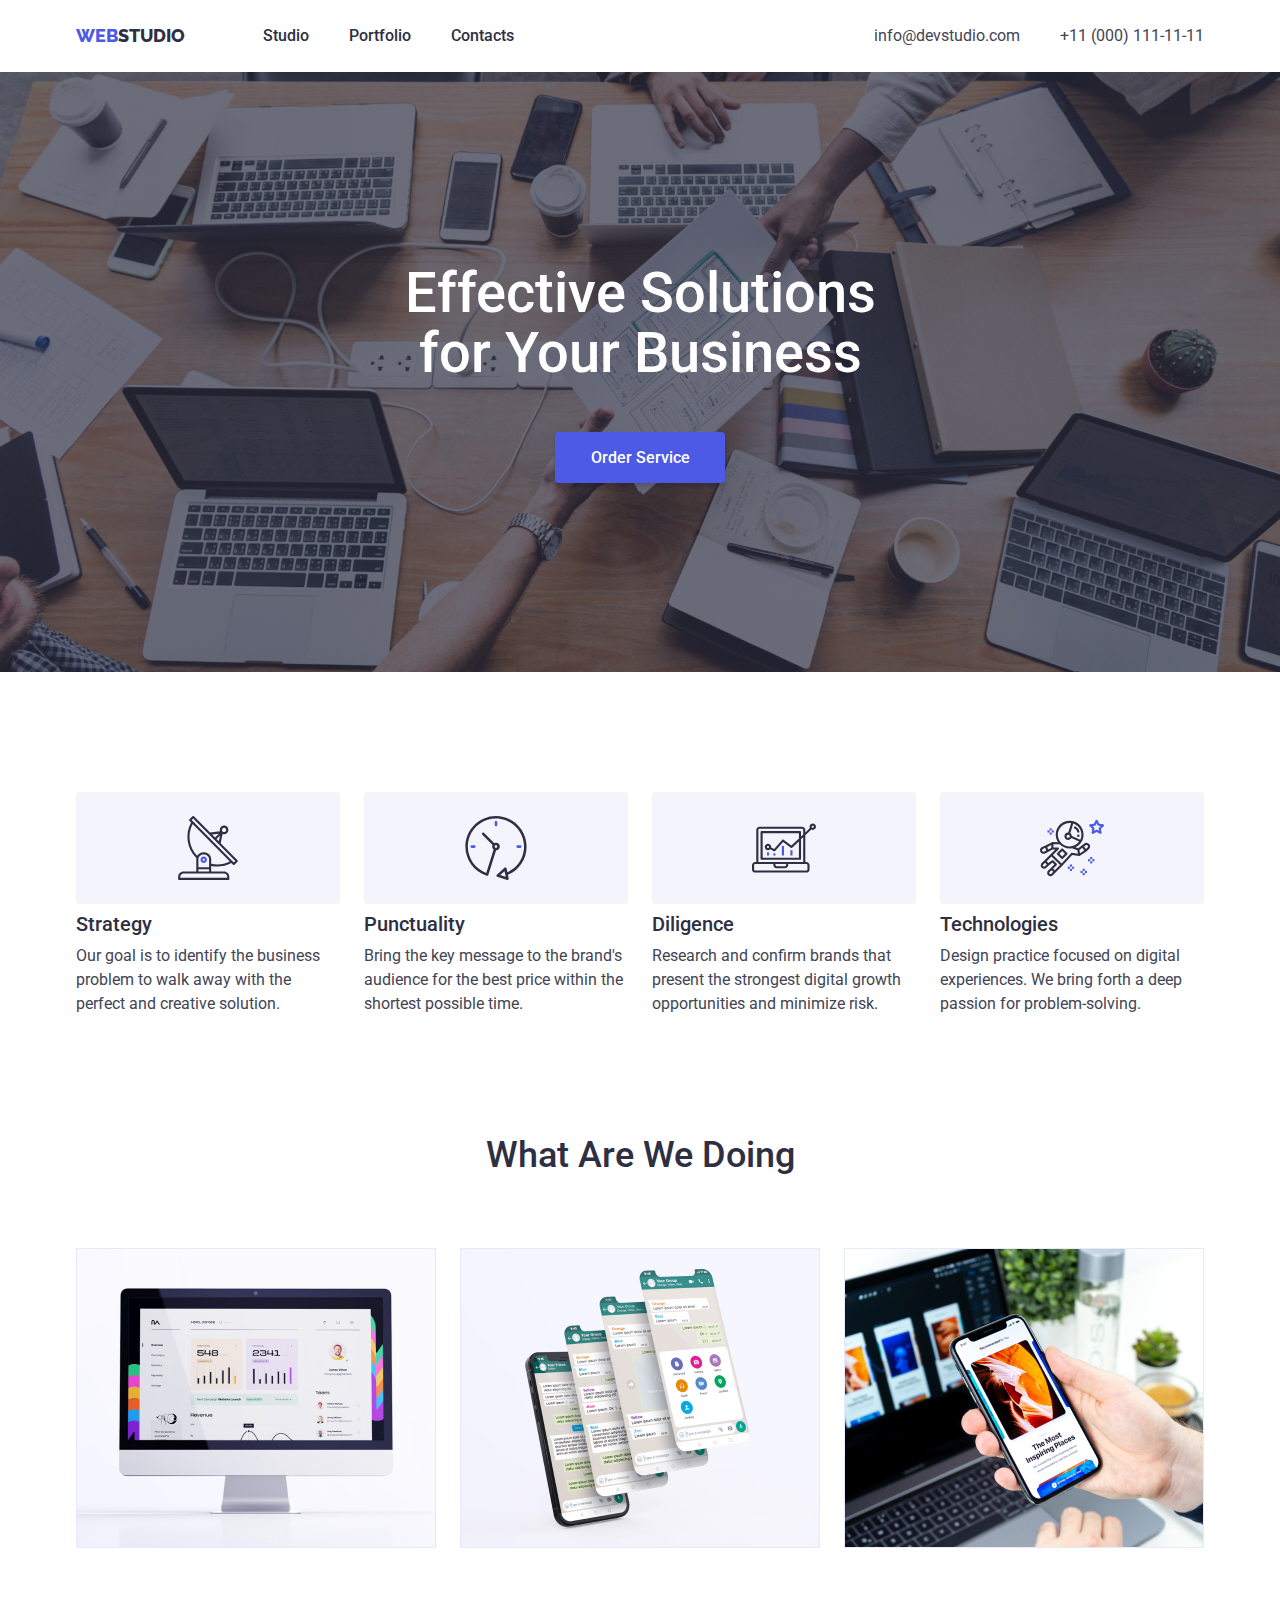
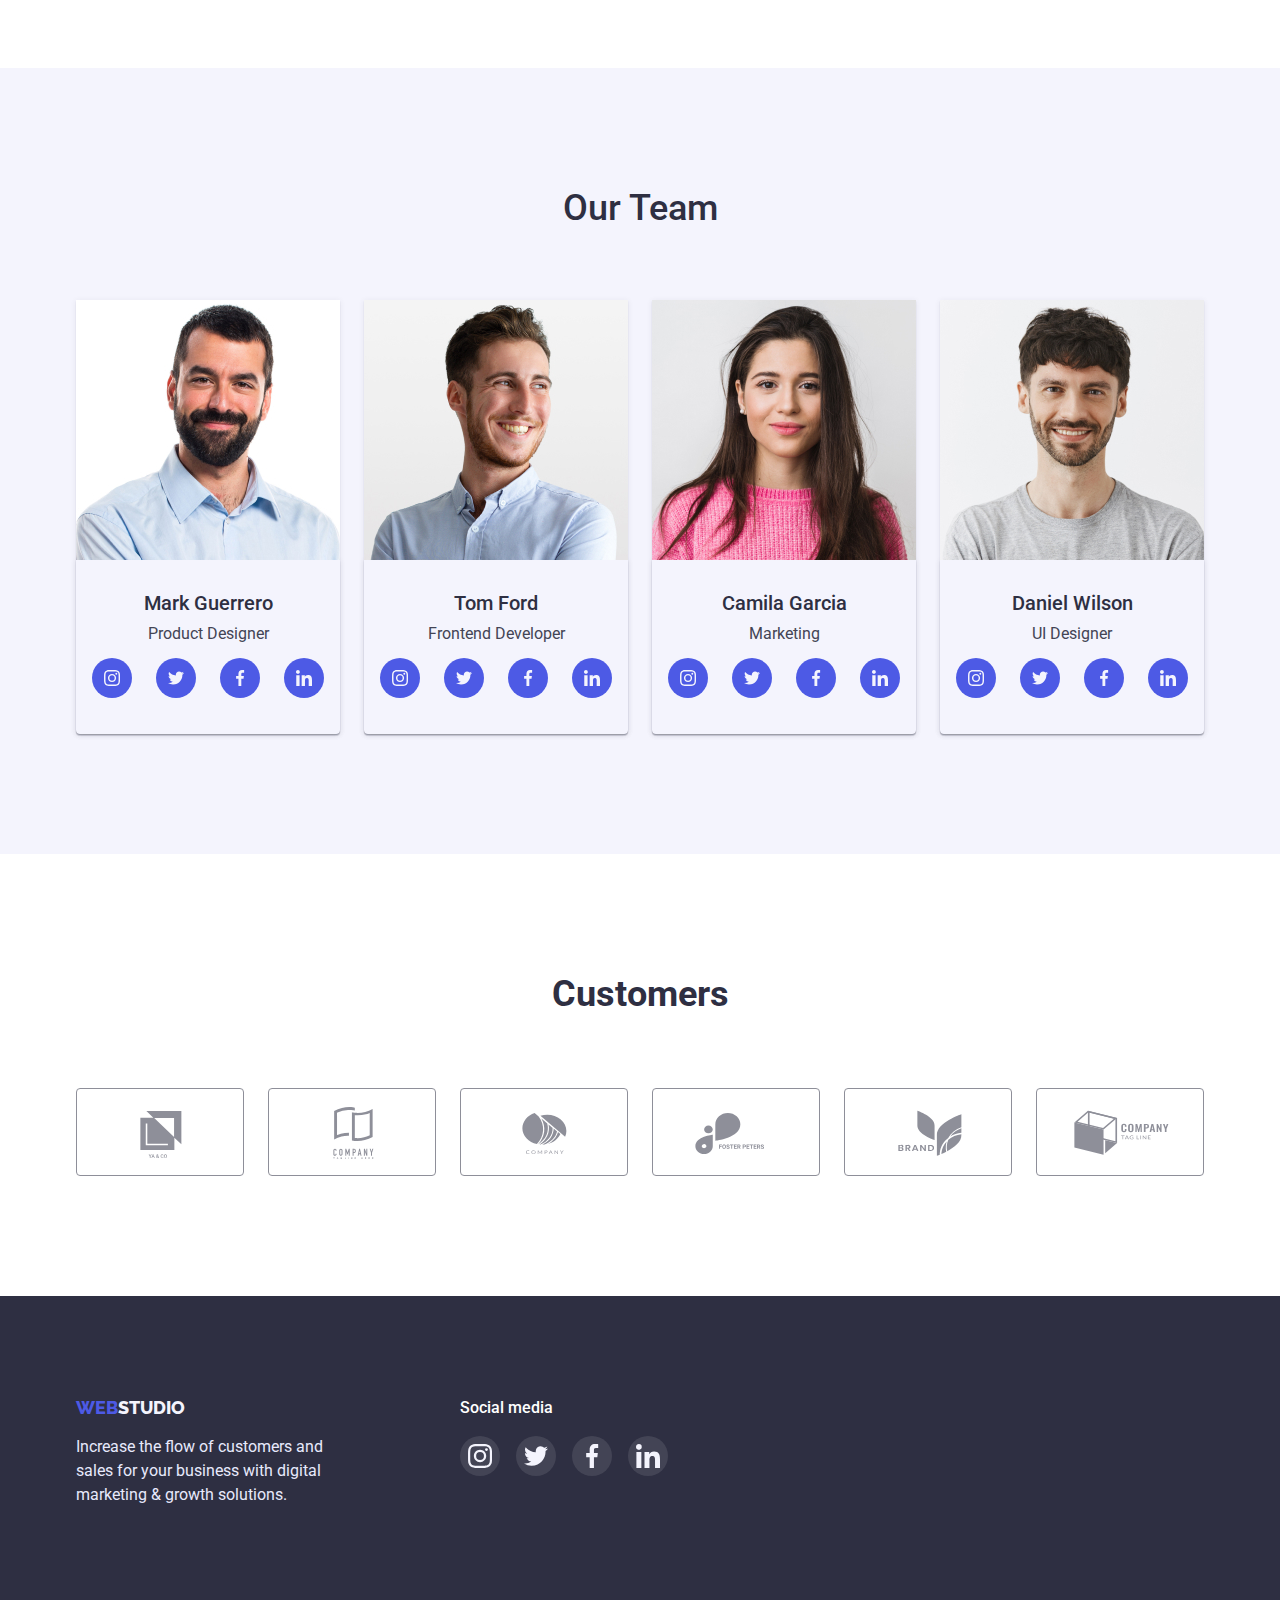
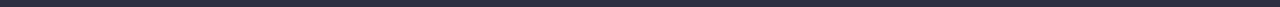
==== index.html @ 92e633f1 "start" ====
<!DOCTYPE html>
<html lang="en">
	<head>
		<meta charset="UTF-8" />
		<meta http-equiv="X-UA-Compatible" content="IE=edge" />
		<meta name="viewport" content="width=device-width, initial-scale=1.0" />
		<title>main-page</title>

		<link rel="stylesheet" href="./css/styles.css" />
		<link rel="preconnect" href="https://fonts.googleapis.com" />
		<link rel="preconnect" href="https://fonts.gstatic.com" crossorigin />
		<link
			href="https://fonts.googleapis.com/css2?family=Raleway:wght@700&family=Roboto:wght@400;500;700;900&display=swap"
			rel="stylesheet"
		/>

		<link rel="stylesheet" href="./css/modern-normalize.css" />
		<link rel="stylesheet" href="./css/styles.css" />
	</head>
	<body>
		<!-- header and nav -->
		<header class="header">
			<div class="container main-nav">
				<a href="./index.html" class="logo link"><span class="blue-logo">WEB</span>STUDIO</a>
				<nav>
					<ul class="list site-nav">
						<li class="item"><a href="./index.html" class="nav link">Studio</a></li>
						<li class="item"><a href="./portfolio.html" class="nav link">Portfolio</a></li>
						<li class="item"><a href="#" class="nav link">Contacts</a></li>
					</ul>
				</nav>
				<ul class="list info-nav">
					<li class="item">
						<a href="mailto:info@devstudio.com" class="info link">info@devstudio.com</a>
					</li>
					<li class="item">
						<a href="tel:+110001111111" class="info link">+11 (000) 111-11-11</a>
					</li>
				</ul>
			</div>
		</header>
		<!-- Main  -->
		<main>
			<!-- hero and first section -->
			<section class="hero">
				<div class="overlay">
					<h1 class="hero-title">Effective Solutions for Your Business</h1>
					<button type="button" class="hero-button">Order Service</button>
				</div>
			</section>
			<!-- second section  -->
			<section class="second-section section">
				<div class="container">
					<h2 class="visually-hidden">advances</h2>
					<ul class="list advances-menu">
						<li class="item icon-antenna">
							<h3 class="second-title">Strategy</h3>
							<p class="second-desc">
								Our goal is to identify the business problem to walk away with the perfect and creative solution.
							</p>
						</li>

						<li class="item icon-clock">
							<h3 class="second-title">Punctuality</h3>
							<p class="second-desc">
								Bring the key message to the brand's audience for the best price within the shortest possible time.
							</p>
						</li>

						<li class="item icon-diagram">
							<h3 class="second-title">Diligence</h3>
							<p class="second-desc">
								Research and confirm brands that present the strongest digital growth opportunities and minimize risk.
							</p>
						</li>

						<li class="item icon-astronaut">
							<h3 class="second-title">Technologies</h3>
							<p class="second-desc">
								Design practice focused on digital experiences. We bring forth a deep passion for problem-solving.
							</p>
						</li>
					</ul>
				</div>
			</section>
			<!-- third section -->
			<section class="third-section section">
				<div class="container">
					<h2 class="third-title centered">What Are We Doing</h2>
					<ul class="list img-menu">
						<li class="item">
							<img src="./images/photo-one.jpg" alt="photo with computer" width="360" class="item" />
						</li>
						<li class="item">
							<img src="./images/photo-two.jpg" alt="many phones" width="360" class="item" />
						</li>
						<li class="item">
							<img src="./images/photo-three.jpg" alt="one phone with hand" width="360" class="item" />
						</li>
					</ul>
				</div>
			</section>
			<!-- fourth section with people -->
			<section class="fourth-section section">
				<div class="container">
					<h2 class="fourth centered">Our Team</h2>
					<ul class="list team-menu">
						<li class="item">
							<img src="./images/img.jpg" alt="first person from team" width="264" class="fourth-img" />
							<div class="border-team">
								<h3 class="fourth-title">Mark Guerrero</h3>
								<p class="fourth-desc">Product Designer</p>
								<ul class="social">
									<li class="list social-item"><a href="#" class="social-href"> <svg class="social-svg" > <use href="./images/icons.svg#icon-instagram"></use> </svg> </a></li>
									<li class="list social-item"><a href="#" class="social-href"> <svg class="social-svg" > <use href="./images/icons.svg#icon-twitter" ></use> </svg></a></li>
									<li class="list social-item"><a href="#" class="social-href"> <svg class="social-svg" > <use href="./images/icons.svg#icon-facebook" ></use> </svg></a></li>
									<li class="list social-item"><a href="#" class="social-href"> <svg class="social-svg" > <use href="./images/icons.svg#icon-linkedin" ></use> </svg></a></li>
								</ul>
							</div>
						</li>
						<li class="item">
							<img src="./images/img-three.jpg" alt="second person from team" width="264" class="fourth-img" />
							<div class="border-team">
								<h3 class="fourth-title">Tom Ford</h3>
								<p class="fourth-desc">Frontend Developer</p>
								<ul class="social">
									<li class="list social-item"><a href="#" class="social-href"> <svg class="social-svg" > <use href="./images/icons.svg#icon-instagram"></use> </svg> </a></li>
									<li class="list social-item"><a href="#" class="social-href"> <svg class="social-svg" > <use href="./images/icons.svg#icon-twitter" ></use> </svg></a></li>
									<li class="list social-item"><a href="#" class="social-href"> <svg class="social-svg" > <use href="./images/icons.svg#icon-facebook" ></use> </svg></a></li>
									<li class="list social-item"><a href="#" class="social-href"> <svg class="social-svg" > <use href="./images/icons.svg#icon-linkedin" ></use> </svg></a></li>
								</ul>
							</div>
						</li>
						<li class="item">
							<img src="./images/img-two.jpg" alt="third person from team" width="264" class="fourth-img" />
							<div class="border-team">
								<h3 class="fourth-title">Camila Garcia</h3>
								<p class="fourth-desc">Marketing</p>
								<ul class="social">
									<li class="list social-item"><a href="#" class="social-href"> <svg class="social-svg" > <use href="./images/icons.svg#icon-instagram"></use> </svg> </a></li>
									<li class="list social-item"><a href="#" class="social-href"> <svg class="social-svg" > <use href="./images/icons.svg#icon-twitter" ></use> </svg></a></li>
									<li class="list social-item"><a href="#" class="social-href"> <svg class="social-svg" > <use href="./images/icons.svg#icon-facebook" ></use> </svg></a></li>
									<li class="list social-item"><a href="#" class="social-href"> <svg class="social-svg" > <use href="./images/icons.svg#icon-linkedin" ></use> </svg></a></li>
								</ul>
							</div>
						</li>
						<li class="item">
							<img src="./images/img-four.jpg" alt="fourth person from team" width="264" class="fourth-img" />
							<div class="border-team">
								<h3 class="fourth-title">Daniel Wilson</h3>
								<p class="fourth-desc">UI Designer</p>
								<ul class="social">
									<li class="list social-item"><a href="#" class="social-href"> <svg class="social-svg" > <use href="./images/icons.svg#icon-instagram"></use> </svg> </a></li>
									<li class="list social-item"><a href="#" class="social-href"> <svg class="social-svg" > <use href="./images/icons.svg#icon-twitter" ></use> </svg></a></li>
									<li class="list social-item"><a href="#" class="social-href"> <svg class="social-svg" > <use href="./images/icons.svg#icon-facebook" ></use> </svg></a></li>
									<li class="list social-item"><a href="#" class="social-href"> <svg class="social-svg" > <use href="./images/icons.svg#icon-linkedin" ></use> </svg></a></li>
								</ul>
							</div>
						</li>
					</ul>
				</div>
			</section>
			<!-- fifth section customers -->
			<section class="fifth-section section">
				<div class="container">
					<h2 class="fifth-title"> Customers </h2>
						<ul class="customers-menu">
						
							<li class="item list"><a href="#"  class="customers-href">
								<svg class="icon"  ><use href="./images/icons.svg#icon-Logo1"></use></svg>
							</a></li>
							
							<li class="item list"><a href="#" class="customers-href">
								<svg class="icon"  ><use href="./images/icons.svg#icon-Logo2"></use></svg>
							</a></li>
							
							<li class="item list"><a href="#" class="customers-href">
								<svg class="icon"  ><use href="./images/icons.svg#icon-Logo3"></use></svg>
							</a></li>
							
							<li class="item list"><a href="#" class="customers-href">
								<svg class="icon"   ><use href="./images/icons.svg#icon-Logo4" ></use></svg>
							</a></li>
							
							<li class="item list"><a href="#" class="customers-href">
								<svg class="icon"  ><use href="./images/icons.svg#icon-Logo5"></use></svg>
							</a></li>
							
							<li class="item list"><a href="#" class="customers-href">
								<svg class="icon"  ><use href="./images/icons.svg#icon-Logo6"></use></svg>
							</a></li>

						</ul>
				</div>
			</section>
		</main>
		<!-- footer -->
		<footer class="footer">
			<div class="container">
				<div class="footer-div">
					<div class="footer-part">
						<a href="./index.html" class="logo link"><span class="blue-logo">WEB</span>STUDIO</a>
						<p class="footer-text">
							Increase the flow of customers and sales for your business with digital marketing & growth solutions.
						</p>
					</div>
					<div class="footer-part">
						<h3 class="footer-title">Social media</h3>
						<ul class="footer-social">
							<li class="list social-item"><a href="#" class="social-href"> <svg class="social-svg" > <use href="./images//icons.svg#icon-instagram"></use> </svg> </a></li>
							<li class="list social-item"><a href="#" class="social-href"> <svg class="social-svg" > <use href="./images//icons.svg#icon-twitter" ></use> </svg></a></li>
							<li class="list social-item"><a href="#" class="social-href"> <svg class="social-svg" > <use href="./images//icons.svg#icon-facebook" ></use> </svg></a></li>
							<li class="list social-item"><a href="#" class="social-href"> <svg class="social-svg" > <use href="./images//icons.svg#icon-linkedin" ></use> </svg></a></li>
						</ul>
					</div>	
				</div>
			</div>
		</footer>
	</body>
</html>
---- css/styles.css ----
/* root */
:root {
    --primary-text-color:#2E2F42;
    --desc-text-color:#434455;
    --primary-bg-color: #ffffff;
    --accent-color:#4D5AE5;
    --primary-white-color:#ffffff;
}

/* global */
body{
    color:var(--primary-text-color);
    background-color: var(--primary-bg-color) ;
    font-family: 'Roboto', sans-serif;
}
.list{
    list-style: none;
    padding: 0;
    margin: 0;
}

.link{
    text-decoration: none;

}
.centered{
    text-align: center;
}

h1 ,h2 ,h3 ,h4, h5 ,h6 , ul , p{
   margin-top: 0;
   margin-bottom: 0;
}
img{
    display: block;
    max-width: 100%;
}

.section{
    padding-top: 120px;
        padding-bottom: 120px;
}

.visually-hidden {
    position: absolute;
    width: 1px;
    height: 1px;
    margin: -1px;
    border: 0;
    padding: 0;
    clip: rect(0 0 0 0);
    overflow: hidden;
}
/* Studio CSS */

/* header and footer */
.header{
    color: var(--primary-text-color);
    background-color:var(--primary-bg-color);
    box-shadow: 0px 2px 1px rgba(46, 47, 66, 0.08), 0px 1px 1px rgba(46, 47, 66, 0.16), 0px 1px 6px rgba(46, 47, 66, 0.08);

}
.main-nav{
    display: flex;
    align-items: center;
}
.logo{
    font-family: 'Raleway', sans-serif;
    font-weight: 800;
    font-size: 18px;
    line-height: 1.3;
    color: var(--primary-text-color);
   
}
.blue-logo{
    color:var(--accent-color);
}
.site-nav{
    display: flex;
    margin-left: 78px;
}
.site-nav .item:not(:last-child){
    margin-right:40px;
}
.nav{
    display: block;
    padding-top: 24px;
    padding-bottom: 24px;

    color:var(--primary-text-color);

    font-weight: 500;
    font-size: 16px;
    line-height: 1.5;
 
}

nav:hover,
nav:focus{
 color:var(--desc-text-color);
} 

.nav:active{
    color: var(--accent-color);
}
.info-nav{
display: flex;
margin-left: auto;
}

.info-nav .item + .item {
    margin-left: 40px;
}

.info{
    color: var(--desc-text-color);
        font-weight: 400;
        font-size: 16px;
        line-height: 1.5;
}

.info:hover,
.info:focus{
    color:var(--accent-color);
}
.footer{
    background-color:var(--primary-text-color);
    padding-top: 100px;
    padding-bottom: 100px;
}
.footer .logo{
    color: #F4F4FD;
    margin-bottom: 16px;
}

.footer-text{
    color:#E7E9FC;
    margin-top: 16px;
    width:264px;
    font-weight: 400;
    font-size: 16px;
    line-height: 1.5;
}
 .footer-title{
        font-weight: 500;
        font-size: 16px;
        line-height: 1.5;

        margin-bottom: 16px;

        color: #FFFFFF;
 }


.footer-div{
    display: flex;

}
.footer-div .footer-part +.footer-part{
    margin-left: 120px;
}



.footer-social{
    padding: 0;     
    
    display: flex;
    align-items: center;
    justify-content: center;

}

.footer-social .social-item {
    width: 40px;
    height: 40px;

}
.footer-social .social-href{
    width: 100%;
    height: 100%;

    display: flex;
    align-items: center;
    justify-content: center;  

    border-radius: 50%;
    background: rgba(255, 255, 255, 0.1);
}
.footer-social .social-href:hover,
.footer-social .social-href:focus{

    background-color: #31D0AA;
}

.footer-social .social-item +.social-item {
    margin-left: 16px
}
.footer-social .social-svg{
    width: 24px;
    height: 24px;
}
 
/* hero */
.hero{
    color:var(--primary-white-color);
    background-color: var(--primary-text-color) ;
    
    text-align: center;
    /* padding-top: 192px;
    padding-bottom: 192px; */
    height: 600px;
    max-width: 1440px;
    
    margin-left: auto;
    margin-right: auto;
}
.hero .hero-title{
       margin: 0 auto 48px auto;
        padding-top: 192px;
        width: 492px;
        font-weight: 500;
        font-size: 56px;
        line-height: 107%;
       
        
}
.overlay {
    max-width: 1440px;
    height: 600px;
    margin-left: auto;
    margin-right: auto;

    background-image: linear-gradient(
        rgba(46, 47 ,66 ,0.7) ,rgba(46, 47, 66, 0.7) 
     ), url(../images/people-office.jpg);

    /* background-image: url("../images/people-office.jpg"); */

    background-repeat: no-repeat;
    background-size: cover;
    background-position: center;  
}
/*button */
.hero .hero-button{
        color:var(--primary-white-color);
        background-color: var(--accent-color);

        min-width: 170px;
        font-weight: 500;
        font-size: 16px;
        line-height: 1.2;

        cursor: pointer;
        font-family: inherit;
        padding: 16px 32px;
        border-radius: 4px;
        border: 0;
        box-shadow: 0px 4px 4px rgba(0, 0, 0, 0.15);

        display: inline-block;
        text-align: center;
}

.hero .hero-button:hover,
.hero .hero-button:hover{
    background-color: var(--accent-color);
    color: var(--primary-white-color);
    box-shadow: 0px 1px 6px rgba(46, 47, 66, 0.08), 0px 1px 1px rgba(46, 47, 66, 0.16), 0px 2px 1px rgba(46, 47, 66, 0.08);
}
.hero .hero-button:active{
    background-color:#404BBF;
    color: var(--primary-white-color);
    box-shadow: 0px 4px 4px rgba(0, 0, 0, 0.15);
}
/* second-section */
.second-section {
background-color: var(--primary-bg-color);
}

.advances-menu{
    display: flex;
}
.advances-menu .item{
    width: 264px;
}
.advances-menu .item + .item{
    margin-left: 24px;
}
.advances-menu .item::before{
    display: block;
    content: '';

    height: 112px;
    background-color: #F4F4FD;

    margin-bottom: 8px;
    border-radius: 4px;
    background-size: 64px 64px;
    background-position: center;
    background-repeat: no-repeat;
}
.advances-menu .item:nth-child(1)::before{
    background-image: url(../images/antenna.svg);
}
.advances-menu .item:nth-child(2)::before {
    background-image: url(../images/clock.svg);
}
.advances-menu .item:nth-child(3)::before {
    background-image: url(../images/diagram.svg);
}
.advances-menu .item:nth-child(4)::before {
    background-image: url(../images/astronaut.svg);
}
.secret-title{
    margin-top: 0;
    margin-bottom: 0;
}
.second-section .second-title {
    color: var(--primary-text-color);
        font-weight: 500;
        font-size: 20px;
        line-height: 1.2;
            margin-bottom: 8px;


}
.second-section .second-desc {
    color:var(--desc-text-color);
        font-weight: 400;
        font-size: 16px;
        line-height: 1.5;
}
/* third-section */

.third-section .third-title{
        font-weight: 500;
        font-size: 36px;
        line-height: 111%;
        margin-bottom: 72px;
}
.img-menu{
   display: flex;
    max-width: 100%;
}
.img-menu .item + .item{
    margin-left: 24px;
}

/* fourth-section */

.team-menu{
    display: flex;
}
.team-menu .item {
    text-align: center;
     box-shadow: 0px 1px 6px rgba(46, 47, 66, 0.08), 0px 1px 1px rgba(46, 47, 66, 0.16), 0px 2px 1px rgba(46, 47, 66, 0.08); 
border-radius: 0px 0px 4px 4px;
}
.team-menu .item +.item{
    margin-left:24px;
    
}
.border-team{
    padding-top: 32px;
    padding-bottom: 36px;
    border-radius: 0px 0px 4px 4px;
    box-shadow: 0px 1px 6px rgba(46, 47, 66, 0.08), 0px 1px 1px rgba(46, 47, 66, 0.16), 0px 2px 1px rgba(46, 47, 66, 0.08);


}
.fourth-section{
    background-color:#F4F4FD;;
}
.fourth-section .fourth {
    font-weight: 500;
    font-size: 36px;
    line-height: 40px;
    margin-bottom: 72px;
}
.fourth-section .fourth-title {
    font-weight: 500;
    font-size: 20px;
    line-height: 111%;
    margin-bottom: 8px;
}
.fourth-section .fourth-desc{
    color:var(--desc-text-color);
        font-weight: 400;
        font-size: 16px;
        line-height: 1.5;
        margin-bottom: 12px;
}
.social{
    padding: 0;     
    
    display: flex;
    align-items: center;
    justify-content: center;

}
.social .social-item {
    width: 40px;
    height: 40px;

}
.social .social-href{
    width: 100%;
    height: 100%;

    display: flex;
    align-items: center;
    justify-content: center;  

    border-radius: 50%;
    background-color: #4D5AE5;
    
}
.social .social-href:hover,
.social .social-href:focus{

    background-color: #31D0AA;
}

.social .social-item +.social-item {
    margin-left: 24px
}
.social-svg{
    width: 16px;
    height: 16px;
    fill: #F4F4FD;
}
/* fifth section */
.customers-menu{
        display: flex;
        padding: 0;

}
.customers-menu .item{
    width: 168px;
    height: 88px; 
}
    
.customers-menu .item + .item{
    margin-left: 24px;
}

.customers-href {
    width: 100%;
    height: 100%;
   
    display: flex;
    align-items: center;
    justify-content: center;
   
    fill: #8E8F99;
    border: 1px solid #8E8F99;
    border-radius: 4px;

}
.customers-href:hover,
.customers-href:focus{
    fill: #4D5AE5;
    border: 1px solid var(--accent-color);
}

.customers-menu .icon{
    width: 104px;
    height: 56px;
}
.fifth-title {
    text-align: center;
    font-weight: 700;
    font-size: 36px;
    line-height: 116%;
    margin-bottom: 72px;
}


/* Portfolio CSS */
.portfolio{
    padding-top: 96px;
    padding-bottom: 120px;
}
.filter{
    display: flex;
    margin-bottom: 72px;

    align-items: center;
    justify-content: center;

}

.filter .filter-button{
    cursor: pointer;
    color:var(--accent-color);
    background-color: #F4F4FD;

    
    border: 1px solid #E7E9FC;
    border-radius: 4px;
    

        font-weight: 500;
        font-size: 16px;
        line-height: 1.5;
        font-family: inherit;     
       
        padding: 12px 24px;  
        display: inline-block;
        text-align: center;
}
.filter .item + .item{
    margin-left: 24px;
}

.filter .filter-button:hover,
.filter .filter-button:focus{
    background-color: var(--accent-color);
    color:#F4F4FD;
    cursor: pointer;
    box-shadow: 0px 3px 1px rgba(0, 0, 0, 0.1), 0px 2px 1px rgba(0, 0, 0, 0.08), 0px 2px 2px rgba(0, 0, 0, 0.12);
    border: 0;
}

.border-img{
    border: 0.5px solid #F4F4FD;
    border-top: 0;
    padding:32px 16px;  
    box-shadow: 0px 1px 6px rgba(46, 47, 66, 0.08);
    

}
.card-menu{
    display: flex;
    flex-wrap: wrap;
        
}

.card-menu .item{
        /* width: 360px; */
        flex-basis: calc((100% - 48px)/3);
        margin-right: 24px;
        margin-bottom: 48px;
        box-shadow: 0px 1px 6px rgba(46, 47, 66, 0.08);

}
.card-menu .link{
    display: block;

}
.card-menu .card-href:hover,
.card-menu .card-href:focus{
    box-shadow: 0px 1px 6px rgba(46, 47, 66, 0.08), 0px 1px 1px rgba(46, 47, 66, 0.16), 0px 2px 1px rgba(46, 47, 66, 0.08);
}
/* .portfolio-desc{outline: 1px solid tomato;}
.portfolio-img{outline: 1px solid tomato;}
.portfolio-title{outline: 1px solid tomato;} */


.card-menu .item:nth-child(3n){
    margin-right: 0;
}
.card-menu .item:nth-last-child(-n+3) {
    margin-bottom: 0;
}
.card-menu .portfolio-title{
    font-weight: 500;
    font-size: 20px;
    line-height: 1.2;
    color:var(--primary-text-color);
    
    margin-bottom: 8px;
   
}

.card-menu .portfolio-desc{
    font-weight: 400;
    font-size: 16px;
    line-height: 1.5;
    color:var(--desc-text-color);
    

}
.portfolio-img{
    max-width: 100%;
    height: auto;
    display: block;
}

/* conteiner and section */


.container{
    margin-left: auto;
    margin-right: auto;
    width: 1158px;
    padding-left: 15px;
    padding-right: 15px;  

    /* outline: 2px solid orange; */

}
.second-section{
        padding-bottom:0;
}
---- css/styles.css ----
/* root */
:root {
    --primary-text-color:#2E2F42;
    --desc-text-color:#434455;
    --primary-bg-color: #ffffff;
    --accent-color:#4D5AE5;
    --primary-white-color:#ffffff;
}

/* global */
body{
    color:var(--primary-text-color);
    background-color: var(--primary-bg-color) ;
    font-family: 'Roboto', sans-serif;
}
.list{
    list-style: none;
    padding: 0;
    margin: 0;
}

.link{
    text-decoration: none;

}
.centered{
    text-align: center;
}

h1 ,h2 ,h3 ,h4, h5 ,h6 , ul , p{
   margin-top: 0;
   margin-bottom: 0;
}
img{
    display: block;
    max-width: 100%;
}

.section{
    padding-top: 120px;
        padding-bottom: 120px;
}

.visually-hidden {
    position: absolute;
    width: 1px;
    height: 1px;
    margin: -1px;
    border: 0;
    padding: 0;
    clip: rect(0 0 0 0);
    overflow: hidden;
}
/* Studio CSS */

/* header and footer */
.header{
    color: var(--primary-text-color);
    background-color:var(--primary-bg-color);
    box-shadow: 0px 2px 1px rgba(46, 47, 66, 0.08), 0px 1px 1px rgba(46, 47, 66, 0.16), 0px 1px 6px rgba(46, 47, 66, 0.08);

}
.main-nav{
    display: flex;
    align-items: center;
}
.logo{
    font-family: 'Raleway', sans-serif;
    font-weight: 800;
    font-size: 18px;
    line-height: 1.3;
    color: var(--primary-text-color);
   
}
.blue-logo{
    color:var(--accent-color);
}
.site-nav{
    display: flex;
    margin-left: 78px;
}
.site-nav .item:not(:last-child){
    margin-right:40px;
}
.nav{
    display: block;
    padding-top: 24px;
    padding-bottom: 24px;

    color:var(--primary-text-color);

    font-weight: 500;
    font-size: 16px;
    line-height: 1.5;
 
}

nav:hover,
nav:focus{
 color:var(--desc-text-color);
} 

.nav:active{
    color: var(--accent-color);
}
.info-nav{
display: flex;
margin-left: auto;
}

.info-nav .item + .item {
    margin-left: 40px;
}

.info{
    color: var(--desc-text-color);
        font-weight: 400;
        font-size: 16px;
        line-height: 1.5;
}

.info:hover,
.info:focus{
    color:var(--accent-color);
}
.footer{
    background-color:var(--primary-text-color);
    padding-top: 100px;
    padding-bottom: 100px;
}
.footer .logo{
    color: #F4F4FD;
    margin-bottom: 16px;
}

.footer-text{
    color:#E7E9FC;
    margin-top: 16px;
    width:264px;
    font-weight: 400;
    font-size: 16px;
    line-height: 1.5;
}
 .footer-title{
        font-weight: 500;
        font-size: 16px;
        line-height: 1.5;

        margin-bottom: 16px;

        color: #FFFFFF;
 }


.footer-div{
    display: flex;

}
.footer-div .footer-part +.footer-part{
    margin-left: 120px;
}



.footer-social{
    padding: 0;     
    
    display: flex;
    align-items: center;
    justify-content: center;

}

.footer-social .social-item {
    width: 40px;
    height: 40px;

}
.footer-social .social-href{
    width: 100%;
    height: 100%;

    display: flex;
    align-items: center;
    justify-content: center;  

    border-radius: 50%;
    background: rgba(255, 255, 255, 0.1);
}
.footer-social .social-href:hover,
.footer-social .social-href:focus{

    background-color: #31D0AA;
}

.footer-social .social-item +.social-item {
    margin-left: 16px
}
.footer-social .social-svg{
    width: 24px;
    height: 24px;
}
 
/* hero */
.hero{
    color:var(--primary-white-color);
    background-color: var(--primary-text-color) ;
    
    text-align: center;
    /* padding-top: 192px;
    padding-bottom: 192px; */
    height: 600px;
    max-width: 1440px;
    
    margin-left: auto;
    margin-right: auto;
}
.hero .hero-title{
       margin: 0 auto 48px auto;
        padding-top: 192px;
        width: 492px;
        font-weight: 500;
        font-size: 56px;
        line-height: 107%;
       
        
}
.overlay {
    max-width: 1440px;
    height: 600px;
    margin-left: auto;
    margin-right: auto;

    background-image: linear-gradient(
        rgba(46, 47 ,66 ,0.7) ,rgba(46, 47, 66, 0.7) 
     ), url(../images/people-office.jpg);

    /* background-image: url("../images/people-office.jpg"); */

    background-repeat: no-repeat;
    background-size: cover;
    background-position: center;  
}
/*button */
.hero .hero-button{
        color:var(--primary-white-color);
        background-color: var(--accent-color);

        min-width: 170px;
        font-weight: 500;
        font-size: 16px;
        line-height: 1.2;

        cursor: pointer;
        font-family: inherit;
        padding: 16px 32px;
        border-radius: 4px;
        border: 0;
        box-shadow: 0px 4px 4px rgba(0, 0, 0, 0.15);

        display: inline-block;
        text-align: center;
}

.hero .hero-button:hover,
.hero .hero-button:hover{
    background-color: var(--accent-color);
    color: var(--primary-white-color);
    box-shadow: 0px 1px 6px rgba(46, 47, 66, 0.08), 0px 1px 1px rgba(46, 47, 66, 0.16), 0px 2px 1px rgba(46, 47, 66, 0.08);
}
.hero .hero-button:active{
    background-color:#404BBF;
    color: var(--primary-white-color);
    box-shadow: 0px 4px 4px rgba(0, 0, 0, 0.15);
}
/* second-section */
.second-section {
background-color: var(--primary-bg-color);
}

.advances-menu{
    display: flex;
}
.advances-menu .item{
    width: 264px;
}
.advances-menu .item + .item{
    margin-left: 24px;
}
.advances-menu .item::before{
    display: block;
    content: '';

    height: 112px;
    background-color: #F4F4FD;

    margin-bottom: 8px;
    border-radius: 4px;
    background-size: 64px 64px;
    background-position: center;
    background-repeat: no-repeat;
}
.advances-menu .item:nth-child(1)::before{
    background-image: url(../images/antenna.svg);
}
.advances-menu .item:nth-child(2)::before {
    background-image: url(../images/clock.svg);
}
.advances-menu .item:nth-child(3)::before {
    background-image: url(../images/diagram.svg);
}
.advances-menu .item:nth-child(4)::before {
    background-image: url(../images/astronaut.svg);
}
.secret-title{
    margin-top: 0;
    margin-bottom: 0;
}
.second-section .second-title {
    color: var(--primary-text-color);
        font-weight: 500;
        font-size: 20px;
        line-height: 1.2;
            margin-bottom: 8px;


}
.second-section .second-desc {
    color:var(--desc-text-color);
        font-weight: 400;
        font-size: 16px;
        line-height: 1.5;
}
/* third-section */

.third-section .third-title{
        font-weight: 500;
        font-size: 36px;
        line-height: 111%;
        margin-bottom: 72px;
}
.img-menu{
   display: flex;
    max-width: 100%;
}
.img-menu .item + .item{
    margin-left: 24px;
}

/* fourth-section */

.team-menu{
    display: flex;
}
.team-menu .item {
    text-align: center;
     box-shadow: 0px 1px 6px rgba(46, 47, 66, 0.08), 0px 1px 1px rgba(46, 47, 66, 0.16), 0px 2px 1px rgba(46, 47, 66, 0.08); 
border-radius: 0px 0px 4px 4px;
}
.team-menu .item +.item{
    margin-left:24px;
    
}
.border-team{
    padding-top: 32px;
    padding-bottom: 36px;
    border-radius: 0px 0px 4px 4px;
    box-shadow: 0px 1px 6px rgba(46, 47, 66, 0.08), 0px 1px 1px rgba(46, 47, 66, 0.16), 0px 2px 1px rgba(46, 47, 66, 0.08);


}
.fourth-section{
    background-color:#F4F4FD;;
}
.fourth-section .fourth {
    font-weight: 500;
    font-size: 36px;
    line-height: 40px;
    margin-bottom: 72px;
}
.fourth-section .fourth-title {
    font-weight: 500;
    font-size: 20px;
    line-height: 111%;
    margin-bottom: 8px;
}
.fourth-section .fourth-desc{
    color:var(--desc-text-color);
        font-weight: 400;
        font-size: 16px;
        line-height: 1.5;
        margin-bottom: 12px;
}
.social{
    padding: 0;     
    
    display: flex;
    align-items: center;
    justify-content: center;

}
.social .social-item {
    width: 40px;
    height: 40px;

}
.social .social-href{
    width: 100%;
    height: 100%;

    display: flex;
    align-items: center;
    justify-content: center;  

    border-radius: 50%;
    background-color: #4D5AE5;
    
}
.social .social-href:hover,
.social .social-href:focus{

    background-color: #31D0AA;
}

.social .social-item +.social-item {
    margin-left: 24px
}
.social-svg{
    width: 16px;
    height: 16px;
    fill: #F4F4FD;
}
/* fifth section */
.customers-menu{
        display: flex;
        padding: 0;

}
.customers-menu .item{
    width: 168px;
    height: 88px; 
}
    
.customers-menu .item + .item{
    margin-left: 24px;
}

.customers-href {
    width: 100%;
    height: 100%;
   
    display: flex;
    align-items: center;
    justify-content: center;
   
    fill: #8E8F99;
    border: 1px solid #8E8F99;
    border-radius: 4px;

}
.customers-href:hover,
.customers-href:focus{
    fill: #4D5AE5;
    border: 1px solid var(--accent-color);
}

.customers-menu .icon{
    width: 104px;
    height: 56px;
}
.fifth-title {
    text-align: center;
    font-weight: 700;
    font-size: 36px;
    line-height: 116%;
    margin-bottom: 72px;
}


/* Portfolio CSS */
.portfolio{
    padding-top: 96px;
    padding-bottom: 120px;
}
.filter{
    display: flex;
    margin-bottom: 72px;

    align-items: center;
    justify-content: center;

}

.filter .filter-button{
    cursor: pointer;
    color:var(--accent-color);
    background-color: #F4F4FD;

    
    border: 1px solid #E7E9FC;
    border-radius: 4px;
    

        font-weight: 500;
        font-size: 16px;
        line-height: 1.5;
        font-family: inherit;     
       
        padding: 12px 24px;  
        display: inline-block;
        text-align: center;
}
.filter .item + .item{
    margin-left: 24px;
}

.filter .filter-button:hover,
.filter .filter-button:focus{
    background-color: var(--accent-color);
    color:#F4F4FD;
    cursor: pointer;
    box-shadow: 0px 3px 1px rgba(0, 0, 0, 0.1), 0px 2px 1px rgba(0, 0, 0, 0.08), 0px 2px 2px rgba(0, 0, 0, 0.12);
    border: 0;
}

.border-img{
    border: 0.5px solid #F4F4FD;
    border-top: 0;
    padding:32px 16px;  
    box-shadow: 0px 1px 6px rgba(46, 47, 66, 0.08);
    

}
.card-menu{
    display: flex;
    flex-wrap: wrap;
        
}

.card-menu .item{
        /* width: 360px; */
        flex-basis: calc((100% - 48px)/3);
        margin-right: 24px;
        margin-bottom: 48px;
        box-shadow: 0px 1px 6px rgba(46, 47, 66, 0.08);

}
.card-menu .link{
    display: block;

}
.card-menu .card-href:hover,
.card-menu .card-href:focus{
    box-shadow: 0px 1px 6px rgba(46, 47, 66, 0.08), 0px 1px 1px rgba(46, 47, 66, 0.16), 0px 2px 1px rgba(46, 47, 66, 0.08);
}
/* .portfolio-desc{outline: 1px solid tomato;}
.portfolio-img{outline: 1px solid tomato;}
.portfolio-title{outline: 1px solid tomato;} */


.card-menu .item:nth-child(3n){
    margin-right: 0;
}
.card-menu .item:nth-last-child(-n+3) {
    margin-bottom: 0;
}
.card-menu .portfolio-title{
    font-weight: 500;
    font-size: 20px;
    line-height: 1.2;
    color:var(--primary-text-color);
    
    margin-bottom: 8px;
   
}

.card-menu .portfolio-desc{
    font-weight: 400;
    font-size: 16px;
    line-height: 1.5;
    color:var(--desc-text-color);
    

}
.portfolio-img{
    max-width: 100%;
    height: auto;
    display: block;
}

/* conteiner and section */


.container{
    margin-left: auto;
    margin-right: auto;
    width: 1158px;
    padding-left: 15px;
    padding-right: 15px;  

    /* outline: 2px solid orange; */

}
.second-section{
        padding-bottom:0;
}
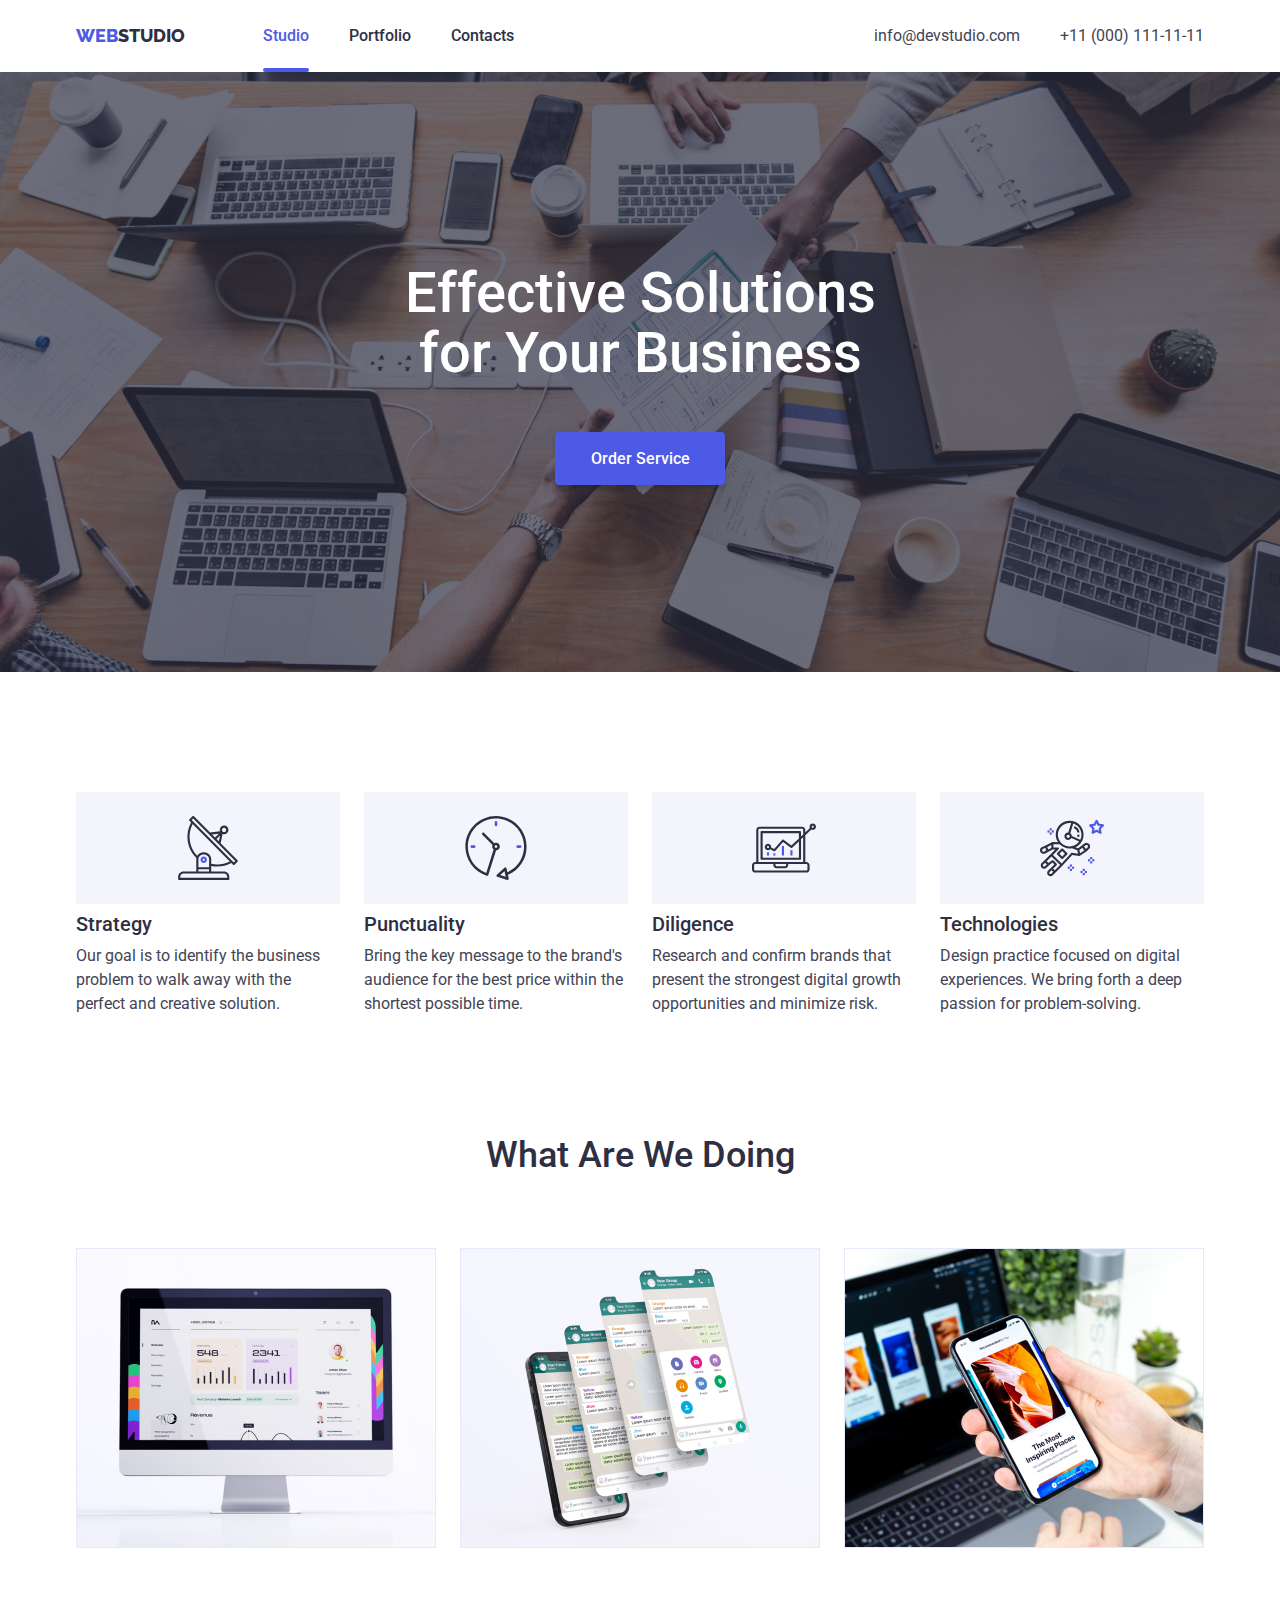
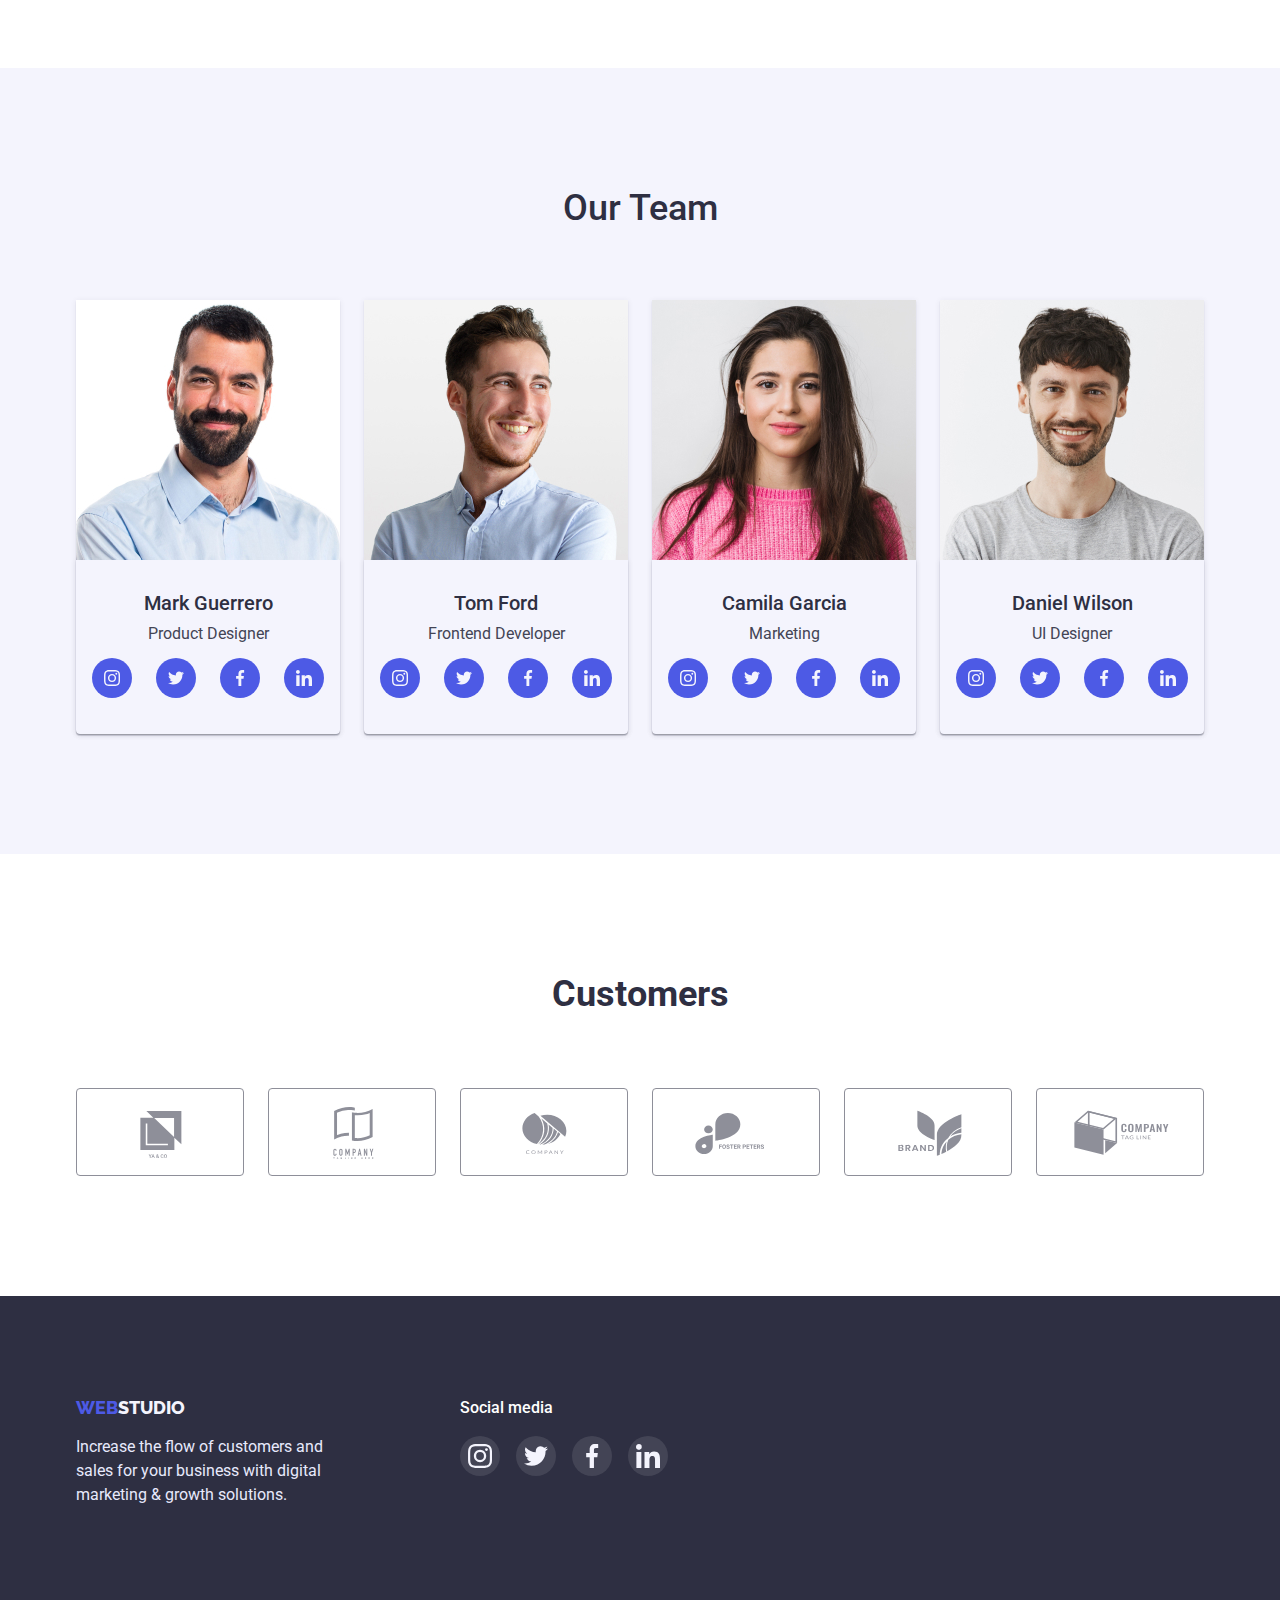
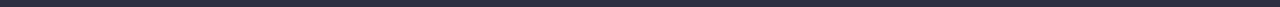
==== commit 7ec1b7b2: "finish mb" ====
--- a/index.html
+++ b/index.html
@@ -24,7 +24,7 @@
 				<a href="./index.html" class="logo link"><span class="blue-logo">WEB</span>STUDIO</a>
 				<nav>
 					<ul class="list site-nav">
-						<li class="item"><a href="./index.html" class="nav link">Studio</a></li>
+						<li class="item"><a href="./index.html" class="nav link current">Studio</a></li>
 						<li class="item"><a href="./portfolio.html" class="nav link">Portfolio</a></li>
 						<li class="item"><a href="#" class="nav link">Contacts</a></li>
 					</ul>
@@ -45,7 +45,7 @@
 			<section class="hero">
 				<div class="overlay">
 					<h1 class="hero-title">Effective Solutions for Your Business</h1>
-					<button type="button" class="hero-button">Order Service</button>
+					<button type="button" class="hero-button" data-modal-open>Order Service</button>
 				</div>
 			</section>
 			<!-- second section  -->
@@ -104,6 +104,7 @@
 			<section class="fourth-section section">
 				<div class="container">
 					<h2 class="fourth centered">Our Team</h2>
+				
 					<ul class="list team-menu">
 						<li class="item">
 							<img src="./images/img.jpg" alt="first person from team" width="264" class="fourth-img" />
@@ -194,6 +195,22 @@
 				</div>
 			</section>
 		</main>
+
+		<!-- modal -->
+		<div class="backdrop is-hidden" data-modal>
+			<div class="modal">
+				
+				<div class="left">
+					<button class="modal-button" data-modal-close>
+						<svg class="modal-close" width="8px" height="8px">
+							<use href="./images/icons.svg#icon-close-button"></use>
+						</svg>
+					</button>
+				</div>
+
+			</div>
+		</div>
+				
 		<!-- footer -->
 		<footer class="footer">
 			<div class="container">
@@ -215,6 +232,8 @@
 					</div>	
 				</div>
 			</div>
+
+			<script src="./js/modal.js"></script>
 		</footer>
 	</body>
 </html>
--- a/css/styles.css
+++ b/css/styles.css
@@ -6,6 +6,7 @@
     --primary-bg-color: #ffffff;
     --accent-color:#4D5AE5;
     --primary-white-color:#ffffff;
+    --timing-function:cubic-bezier(0.4, 0, 0.2, 1);
 }
 
 /* global */
@@ -84,6 +85,8 @@
     margin-right:40px;
 }
 .nav{
+    position: relative;
+
     display: block;
     padding-top: 24px;
     padding-bottom: 24px;
@@ -94,11 +97,30 @@
     font-size: 16px;
     line-height: 1.5;
  
+    transition:color 250ms var(--timing-function);
+
+}
+
+.current{
+    color: var(--accent-color);
+}
+.main-nav .current::after{
+    content: "";
+    position: absolute;
+    bottom: 0;
+    display: block;
+    width: 100%;
+    height: 4px;
+   
+    border-radius: 2px;
+    
+    background: var(--accent-color);
 }
 
 nav:hover,
 nav:focus{
  color:var(--desc-text-color);
+ 
 } 
 
 .nav:active{
@@ -115,14 +137,17 @@
 
 .info{
     color: var(--desc-text-color);
-        font-weight: 400;
-        font-size: 16px;
-        line-height: 1.5;
+    font-weight: 400;
+    font-size: 16px;
+    line-height: 1.5;
+
+    transition:color 250ms var(--timing-function);
 }
 
 .info:hover,
 .info:focus{
     color:var(--accent-color);
+    
 }
 .footer{
     background-color:var(--primary-text-color);
@@ -187,6 +212,7 @@
 
     border-radius: 50%;
     background: rgba(255, 255, 255, 0.1);
+    transition:background-color 250ms var(--timing-function);
 }
 .footer-social .social-href:hover,
 .footer-social .social-href:focus{
@@ -256,11 +282,15 @@
         font-family: inherit;
         padding: 16px 32px;
         border-radius: 4px;
-        border: 0;
+        border: 1px solid rgb(0 0 0 / 0);
         box-shadow: 0px 4px 4px rgba(0, 0, 0, 0.15);
 
         display: inline-block;
         text-align: center;
+        transition:
+                background-color 250ms var(--timing-function),
+                color 250ms var(--timing-function),
+                box-shadow 250ms var(--timing-function);
 }
 
 .hero .hero-button:hover,
@@ -416,6 +446,7 @@
     border-radius: 50%;
     background-color: #4D5AE5;
     
+    transition:background-color 250ms var(--timing-function);
 }
 .social .social-href:hover,
 .social .social-href:focus{
@@ -458,6 +489,9 @@
     border: 1px solid #8E8F99;
     border-radius: 4px;
 
+    transition:
+        fill 250ms var(--timing-function),
+        border 250ms var(--timing-function);
 }
 .customers-href:hover,
 .customers-href:focus{
@@ -477,7 +511,78 @@
     margin-bottom: 72px;
 }
 
-
+/* modal */
+
+.backdrop{
+    position: fixed;
+    top: 0;
+    left: 0;
+    width: 100%;
+    height: 100%;
+
+    background: rgba(46, 47, 66, 0.4);
+    
+    transition: opacity 250ms var(--timing-function), visibility 250ms var(--timing-function);
+    
+}
+   
+
+.backdrop.is-hidden{
+    opacity: 0;
+    pointer-events: none;
+    visibility: hidden;
+    
+}
+
+.modal{
+    position: absolute; 
+    top: 50%;
+    left: 50%;
+    transform: translate(-50%,-50%);
+
+    min-height:500px ;
+    min-width: 400px;
+
+    background-color: #FCFCFC;
+    border-radius: 4px;
+    box-shadow: 0px 1px 1px rgba(0, 0, 0, 0.14), 0px 1px 3px rgba(0, 0, 0, 0.12), 0px 2px 1px rgba(0, 0, 0, 0.2);
+    visibility: visible;
+    opacity: 1;
+    transition: opacity 250ms var(--timing-function) , visibility 250ms var(--timing-function);
+}
+
+.modal .modal-button{
+
+    display: flex;
+    flex-direction: row-reverse;
+    justify-content: center;
+    align-items: center;
+
+    margin-top: 24px;
+    margin-right: 24px ;
+
+    background: #E7E9FC;
+    border: 1px solid rgba(0, 0, 0, 0.1);
+    border-radius: 50%;
+
+    width: 24px;
+    height: 24px;
+    cursor: pointer;
+    
+    transition:
+            box-shadow 250ms var(--timing-function),
+            border 250ms var(--timing-function);
+}
+.modal .modal-button:hover,
+.modal .modal-button:focus{
+
+    box-shadow: 0px 1px 6px rgba(46, 47, 66, 0.08), 0px 1px 1px rgba(46, 47, 66, 0.16), 0px 2px 1px rgba(46, 47, 66, 0.08);
+    border: 1px solid rgb(0 0 0 / 0);
+}
+.left{
+    display: flex;
+    flex-direction: row-reverse;
+}
 /* Portfolio CSS */
 .portfolio{
     padding-top: 96px;
@@ -510,6 +615,12 @@
         padding: 12px 24px;  
         display: inline-block;
         text-align: center;
+
+        transition:
+        background-color 250ms var(--timing-function),
+        color 250ms var(--timing-function),
+        box-shadow 250ms var(--timing-function),
+        border 250ms var(--timing-function) ;
 }
 .filter .item + .item{
     margin-left: 24px;
@@ -519,9 +630,11 @@
 .filter .filter-button:focus{
     background-color: var(--accent-color);
     color:#F4F4FD;
-    cursor: pointer;
     box-shadow: 0px 3px 1px rgba(0, 0, 0, 0.1), 0px 2px 1px rgba(0, 0, 0, 0.08), 0px 2px 2px rgba(0, 0, 0, 0.12);
-    border: 0;
+    border: 1px solid rgb(0 0 0 / 0);
+
+
+
 }
 
 .border-img{
@@ -550,10 +663,21 @@
     display: block;
 
 }
+.card-menu .card-href{
+    display: bloсk;
+    transition:box-shadow 250ms var(--timing-function);
+}
+
+
 .card-menu .card-href:hover,
 .card-menu .card-href:focus{
     box-shadow: 0px 1px 6px rgba(46, 47, 66, 0.08), 0px 1px 1px rgba(46, 47, 66, 0.16), 0px 2px 1px rgba(46, 47, 66, 0.08);
-}
+ 
+}
+
+
+
+
 /* .portfolio-desc{outline: 1px solid tomato;}
 .portfolio-img{outline: 1px solid tomato;}
 .portfolio-title{outline: 1px solid tomato;} */
@@ -588,6 +712,43 @@
     height: auto;
     display: block;
 }
+/* overlay-card */
+
+.overlay-card {
+    position: relative;
+    overflow: hidden;
+    
+}
+
+.overlay-card .text-thumb{
+
+    position: absolute;
+    top: 0;
+    left: 0;
+    width:100%;
+    height:100%;
+
+    background-color: rgb(77, 90, 229);
+
+    transform: translateY(100%);
+    transition: transform 250ms cubic-bezier(0.4, 0, 0.2, 1);
+    
+    
+    
+    color: #F4F4FD;
+    font-weight: 400;
+    font-size: 16px;
+    line-height: 1.5;
+
+    padding:40px 32px;
+
+}
+.card-href:focus .text-thumb,
+.card-href:hover .text-thumb {
+    transform: translateY(0%);
+    
+}
+
 
 /* conteiner and section */
 
--- a/css/styles.css
+++ b/css/styles.css
@@ -6,6 +6,7 @@
     --primary-bg-color: #ffffff;
     --accent-color:#4D5AE5;
     --primary-white-color:#ffffff;
+    --timing-function:cubic-bezier(0.4, 0, 0.2, 1);
 }
 
 /* global */
@@ -84,6 +85,8 @@
     margin-right:40px;
 }
 .nav{
+    position: relative;
+
     display: block;
     padding-top: 24px;
     padding-bottom: 24px;
@@ -94,11 +97,30 @@
     font-size: 16px;
     line-height: 1.5;
  
+    transition:color 250ms var(--timing-function);
+
+}
+
+.current{
+    color: var(--accent-color);
+}
+.main-nav .current::after{
+    content: "";
+    position: absolute;
+    bottom: 0;
+    display: block;
+    width: 100%;
+    height: 4px;
+   
+    border-radius: 2px;
+    
+    background: var(--accent-color);
 }
 
 nav:hover,
 nav:focus{
  color:var(--desc-text-color);
+ 
 } 
 
 .nav:active{
@@ -115,14 +137,17 @@
 
 .info{
     color: var(--desc-text-color);
-        font-weight: 400;
-        font-size: 16px;
-        line-height: 1.5;
+    font-weight: 400;
+    font-size: 16px;
+    line-height: 1.5;
+
+    transition:color 250ms var(--timing-function);
 }
 
 .info:hover,
 .info:focus{
     color:var(--accent-color);
+    
 }
 .footer{
     background-color:var(--primary-text-color);
@@ -187,6 +212,7 @@
 
     border-radius: 50%;
     background: rgba(255, 255, 255, 0.1);
+    transition:background-color 250ms var(--timing-function);
 }
 .footer-social .social-href:hover,
 .footer-social .social-href:focus{
@@ -256,11 +282,15 @@
         font-family: inherit;
         padding: 16px 32px;
         border-radius: 4px;
-        border: 0;
+        border: 1px solid rgb(0 0 0 / 0);
         box-shadow: 0px 4px 4px rgba(0, 0, 0, 0.15);
 
         display: inline-block;
         text-align: center;
+        transition:
+                background-color 250ms var(--timing-function),
+                color 250ms var(--timing-function),
+                box-shadow 250ms var(--timing-function);
 }
 
 .hero .hero-button:hover,
@@ -416,6 +446,7 @@
     border-radius: 50%;
     background-color: #4D5AE5;
     
+    transition:background-color 250ms var(--timing-function);
 }
 .social .social-href:hover,
 .social .social-href:focus{
@@ -458,6 +489,9 @@
     border: 1px solid #8E8F99;
     border-radius: 4px;
 
+    transition:
+        fill 250ms var(--timing-function),
+        border 250ms var(--timing-function);
 }
 .customers-href:hover,
 .customers-href:focus{
@@ -477,7 +511,78 @@
     margin-bottom: 72px;
 }
 
-
+/* modal */
+
+.backdrop{
+    position: fixed;
+    top: 0;
+    left: 0;
+    width: 100%;
+    height: 100%;
+
+    background: rgba(46, 47, 66, 0.4);
+    
+    transition: opacity 250ms var(--timing-function), visibility 250ms var(--timing-function);
+    
+}
+   
+
+.backdrop.is-hidden{
+    opacity: 0;
+    pointer-events: none;
+    visibility: hidden;
+    
+}
+
+.modal{
+    position: absolute; 
+    top: 50%;
+    left: 50%;
+    transform: translate(-50%,-50%);
+
+    min-height:500px ;
+    min-width: 400px;
+
+    background-color: #FCFCFC;
+    border-radius: 4px;
+    box-shadow: 0px 1px 1px rgba(0, 0, 0, 0.14), 0px 1px 3px rgba(0, 0, 0, 0.12), 0px 2px 1px rgba(0, 0, 0, 0.2);
+    visibility: visible;
+    opacity: 1;
+    transition: opacity 250ms var(--timing-function) , visibility 250ms var(--timing-function);
+}
+
+.modal .modal-button{
+
+    display: flex;
+    flex-direction: row-reverse;
+    justify-content: center;
+    align-items: center;
+
+    margin-top: 24px;
+    margin-right: 24px ;
+
+    background: #E7E9FC;
+    border: 1px solid rgba(0, 0, 0, 0.1);
+    border-radius: 50%;
+
+    width: 24px;
+    height: 24px;
+    cursor: pointer;
+    
+    transition:
+            box-shadow 250ms var(--timing-function),
+            border 250ms var(--timing-function);
+}
+.modal .modal-button:hover,
+.modal .modal-button:focus{
+
+    box-shadow: 0px 1px 6px rgba(46, 47, 66, 0.08), 0px 1px 1px rgba(46, 47, 66, 0.16), 0px 2px 1px rgba(46, 47, 66, 0.08);
+    border: 1px solid rgb(0 0 0 / 0);
+}
+.left{
+    display: flex;
+    flex-direction: row-reverse;
+}
 /* Portfolio CSS */
 .portfolio{
     padding-top: 96px;
@@ -510,6 +615,12 @@
         padding: 12px 24px;  
         display: inline-block;
         text-align: center;
+
+        transition:
+        background-color 250ms var(--timing-function),
+        color 250ms var(--timing-function),
+        box-shadow 250ms var(--timing-function),
+        border 250ms var(--timing-function) ;
 }
 .filter .item + .item{
     margin-left: 24px;
@@ -519,9 +630,11 @@
 .filter .filter-button:focus{
     background-color: var(--accent-color);
     color:#F4F4FD;
-    cursor: pointer;
     box-shadow: 0px 3px 1px rgba(0, 0, 0, 0.1), 0px 2px 1px rgba(0, 0, 0, 0.08), 0px 2px 2px rgba(0, 0, 0, 0.12);
-    border: 0;
+    border: 1px solid rgb(0 0 0 / 0);
+
+
+
 }
 
 .border-img{
@@ -550,10 +663,21 @@
     display: block;
 
 }
+.card-menu .card-href{
+    display: bloсk;
+    transition:box-shadow 250ms var(--timing-function);
+}
+
+
 .card-menu .card-href:hover,
 .card-menu .card-href:focus{
     box-shadow: 0px 1px 6px rgba(46, 47, 66, 0.08), 0px 1px 1px rgba(46, 47, 66, 0.16), 0px 2px 1px rgba(46, 47, 66, 0.08);
-}
+ 
+}
+
+
+
+
 /* .portfolio-desc{outline: 1px solid tomato;}
 .portfolio-img{outline: 1px solid tomato;}
 .portfolio-title{outline: 1px solid tomato;} */
@@ -588,6 +712,43 @@
     height: auto;
     display: block;
 }
+/* overlay-card */
+
+.overlay-card {
+    position: relative;
+    overflow: hidden;
+    
+}
+
+.overlay-card .text-thumb{
+
+    position: absolute;
+    top: 0;
+    left: 0;
+    width:100%;
+    height:100%;
+
+    background-color: rgb(77, 90, 229);
+
+    transform: translateY(100%);
+    transition: transform 250ms cubic-bezier(0.4, 0, 0.2, 1);
+    
+    
+    
+    color: #F4F4FD;
+    font-weight: 400;
+    font-size: 16px;
+    line-height: 1.5;
+
+    padding:40px 32px;
+
+}
+.card-href:focus .text-thumb,
+.card-href:hover .text-thumb {
+    transform: translateY(0%);
+    
+}
+
 
 /* conteiner and section */
 
